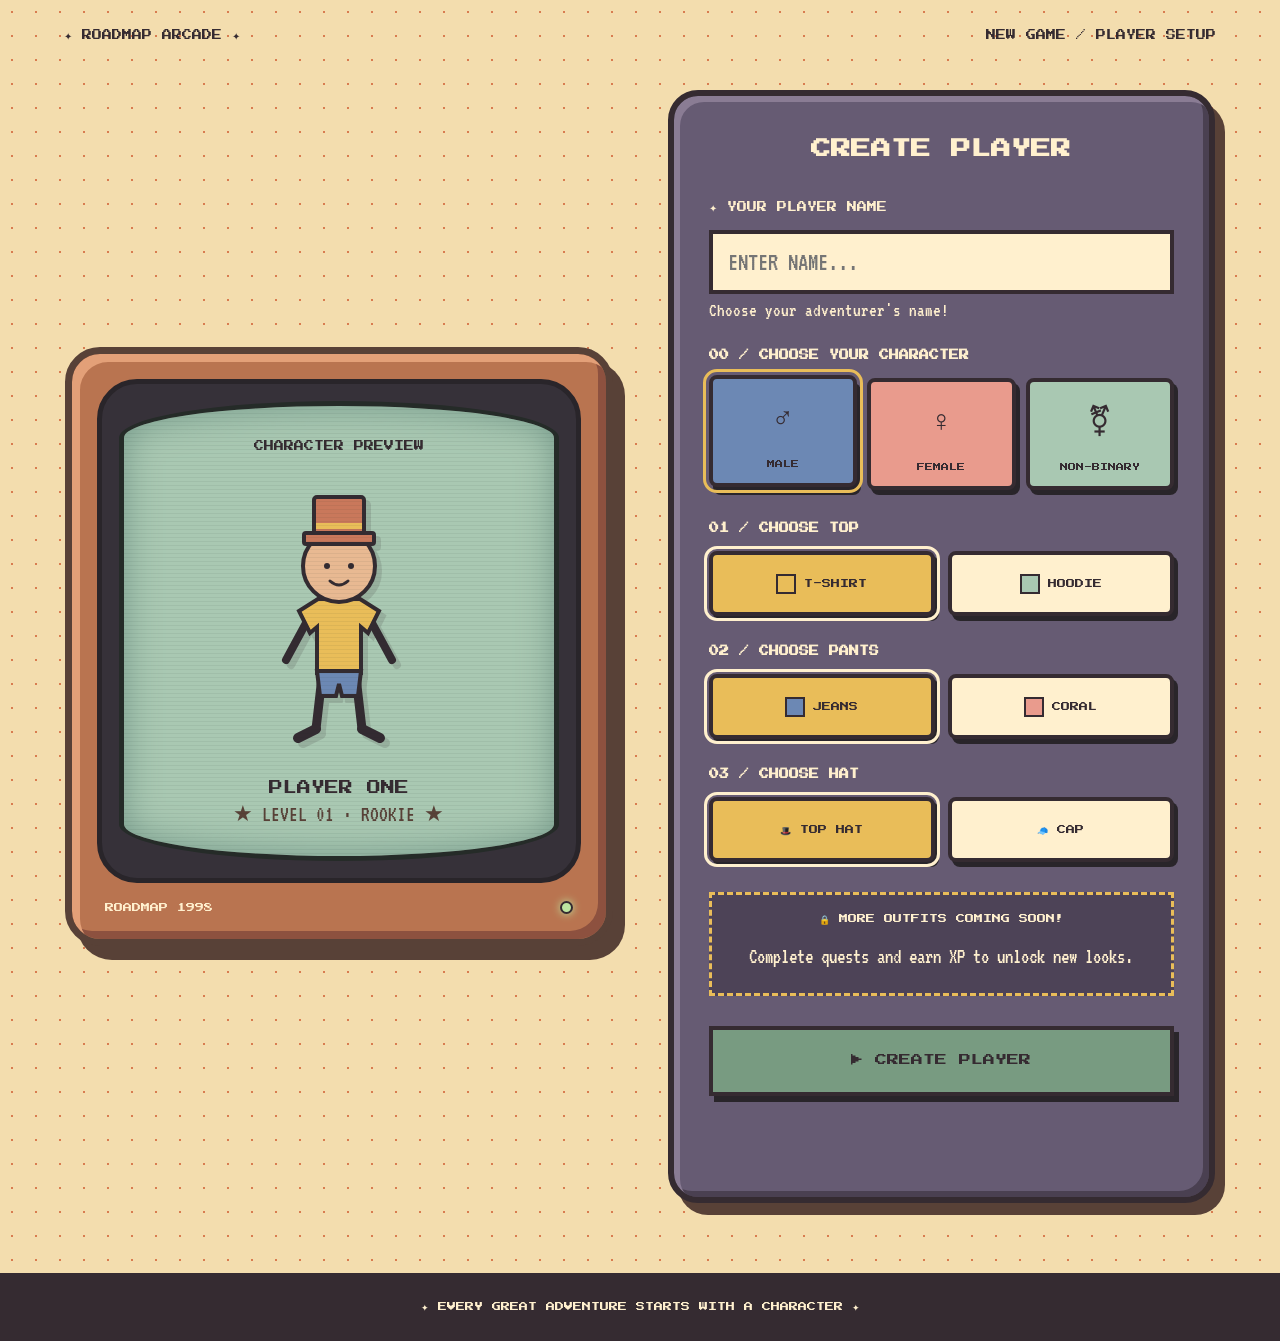
==== avatar.html @ 3ea5b510 "avatar page css" ====
<!DOCTYPE html>
<html lang="en">
<head>
  <meta charset="UTF-8">
  <meta name="viewport" content="width=device-width, initial-scale=1.0">
  <title>ROADMAP | Create Player</title>
  <link rel="stylesheet" href="avatar.css">
  <script src="avatar.js" defer></script>
</head>
<body>

<div class="arcade-label">
  <span>✦ ROADMAP ARCADE ✦</span>
  <span>NEW GAME / PLAYER SETUP</span>
</div>

<main class="creator-layout">

  <!-- CHARACTER TV -->

  <section class="character-tv">

    <div class="tv-bezel">
      <div class="tv-screen">

        <div class="pixel-label">
          CHARACTER PREVIEW
        </div>

        <svg id="avatar" viewBox="0 0 200 300"
             xmlns="http://www.w3.org/2000/svg"
             role="img"
             aria-label="Customisable stick-figure avatar">

          <!-- Legs -->
          <path d="M83 211 L77 263 M117 211 L123 263"
                stroke="#332B31"
                stroke-width="9"
                stroke-linecap="round"/>

          <!-- Shoes -->
          <path d="M77 263 L59 272 M123 263 L141 272"
                stroke="#332B31"
                stroke-width="10"
                stroke-linecap="round"/>

          <!-- Arms -->
          <path d="M73 146 L47 194 M127 146 L153 194"
                stroke="#332B31"
                stroke-width="8"
                stroke-linecap="round"/>

          <!-- Top: T-shirt or hoodie -->
          <g id="top-tshirt">
            <path d="M79 133 L60 145 L71 167
                     L78 161 L78 207 L122 207
                     L122 161 L129 167 L140 145
                     L121 133 Z"
                  fill="#E9BD59"
                  stroke="#332B31"
                  stroke-width="4"/>
          </g>

          <g id="top-hoodie" class="hidden">
            <path d="M79 132 L60 145 L69 171
                     L77 165 L77 208 L123 208
                     L123 165 L131 171 L140 145
                     L121 132 Z"
                  fill="#A9C8B2"
                  stroke="#332B31"
                  stroke-width="4"/>
            <path d="M82 136 Q100 164 118 136"
                  fill="none" stroke="#332B31"
                  stroke-width="3"/>
            <path d="M92 157 L92 177 M108 157 L108 177"
                  stroke="#332B31" stroke-width="2"/>
            <path d="M87 190 L113 190"
                  stroke="#332B31" stroke-width="3"/>
          </g>

          <!-- Pants -->
          <g id="pants-jeans">
            <path d="M78 205 H122 L119 230
                     H103 L100 218 L97 230
                     H81 Z"
                  fill="#6C88B4"
                  stroke="#332B31"
                  stroke-width="4"/>
          </g>

          <g id="pants-coral" class="hidden">
            <path d="M78 205 H122 L119 230
                     H103 L100 218 L97 230
                     H81 Z"
                  fill="#E99B8D"
                  stroke="#332B31"
                  stroke-width="4"/>
          </g>

          <!-- Head -->
          <circle cx="100" cy="100" r="36"
                  fill="#E8B992"
                  stroke="#332B31"
                  stroke-width="4"/>

          <!-- Face -->
          <circle cx="88" cy="100" r="3"
                  fill="#332B31"/>
          <circle cx="112" cy="100" r="3"
                  fill="#332B31"/>
          <path d="M91 115 Q100 123 109 115"
                fill="none" stroke="#332B31"
                stroke-width="3"
                stroke-linecap="round"/>

          <!-- Hat: top hat -->
          <g id="hat-top">
            <rect x="75" y="31" width="50" height="42"
                  rx="3" fill="#C9785B"
                  stroke="#332B31" stroke-width="4"/>
            <rect x="65" y="67" width="70" height="11"
                  rx="2" fill="#C9785B"
                  stroke="#332B31" stroke-width="4"/>
            <path d="M77 60 H123"
                  stroke="#E9BD59" stroke-width="6"/>
          </g>

          <!-- Hat: cap -->
          <g id="hat-cap" class="hidden">
            <path d="M66 81 Q67 47 100 46
                     Q133 47 134 81 Z"
                  fill="#789B81"
                  stroke="#332B31"
                  stroke-width="4"/>
            <path d="M100 79 H151 Q149 88 132 88 H100"
                  fill="#789B81"
                  stroke="#332B31"
                  stroke-width="4"/>
          </g>

        </svg>

        <div class="character-name" id="preview-name">
          PLAYER ONE
        </div>

        <div class="level-label">
          ★ LEVEL 01 · ROOKIE ★
        </div>

      </div>
    </div>

    <div class="tv-bottom">
      <span>ROADMAP 1998</span>
      <span class="power-light"></span>
    </div>

  </section>


  <!-- CHARACTER CONTROLS -->

  <section class="creator-remote">

    <h1>CREATE PLAYER</h1>

    <label for="player-name" class="field-label">
      ✦ YOUR PLAYER NAME
    </label>

    <input id="player-name"
           type="text"
           maxlength="20"
           placeholder="ENTER NAME..."
           autocomplete="nickname">

    <p class="hint">Choose your adventurer's name!</p>

    
<div class="option-section">
  <h2>00 / CHOOSE YOUR CHARACTER</h2>

  <div class="gender-grid">
    <button class="gender-option active"
            type="button"
            data-gender="male">
      <span>♂</span>
      MALE
    </button>

    <button class="gender-option"
            type="button"
            data-gender="female">
      <span>♀</span>
      FEMALE
    </button>

    <button class="gender-option"
            type="button"
            data-gender="nonbinary">
      <span>⚧</span>
      NON-BINARY
    </button>
  </div>
</div>


    <div class="option-section">
      <h2>01 / CHOOSE TOP</h2>

      <div class="option-grid">
        <button class="option active"
                type="button"
                data-category="top"
                data-value="tshirt">
          <span class="swatch yellow"></span>
          T-SHIRT
        </button>

        <button class="option"
                type="button"
                data-category="top"
                data-value="hoodie">
          <span class="swatch mint"></span>
          HOODIE
        </button>
      </div>
    </div>

    <div class="option-section">
      <h2>02 / CHOOSE PANTS</h2>

      <div class="option-grid">
        <button class="option active"
                type="button"
                data-category="pants"
                data-value="jeans">
          <span class="swatch blue"></span>
          JEANS
        </button>

        <button class="option"
                type="button"
                data-category="pants"
                data-value="coral">
          <span class="swatch coral"></span>
          CORAL
        </button>
      </div>
    </div>

    <div class="option-section">
      <h2>03 / CHOOSE HAT</h2>

      <div class="option-grid">
        <button class="option active"
                type="button"
                data-category="hat"
                data-value="top">
          🎩 TOP HAT
        </button>

        <button class="option"
                type="button"
                data-category="hat"
                data-value="cap">
          🧢 CAP
        </button>
      </div>
    </div>
    
    <div class="unlock-note">
      🔒 MORE OUTFITS COMING SOON!
      <p>Complete quests and earn XP to unlock new looks.</p>
    </div>

    <button id="create-player" class="create-button"
            type="button">
      ▶ CREATE PLAYER
    </button>

    <p id="error-message" class="error-message"
       role="alert"></p>

  </section>

</main>

<footer>
  ✦ EVERY GREAT ADVENTURE STARTS WITH A CHARACTER ✦
</footer>

</body>
</html>
---- avatar.css ----
@import url('https://fonts.googleapis.com/css2?family=Press+Start+2P&family=VT323&display=swap');

:root {
  --cream: #F3DDAE;
  --paper: #FFF0CE;
  --dark: #352B31;
  --brown: #584137;
  --orange: #D87C50;
  --yellow: #E9BD59;
  --mint: #A9C8B2;
  --green: #789B81;
  --purple: #665B73;
  --coral: #E99B8D;
  --blue: #6C88B4;
}

* {
  box-sizing: border-box;
}

body {
  margin: 0;
  color: var(--dark);
  background-color: var(--cream);
  background-image:
    radial-gradient(#D87C50 1.5px, transparent 1.5px);
  background-size: 24px 24px;
  font-family: 'VT323', monospace;
  font-size: 23px;
}

.arcade-label {
  display: flex;
  justify-content: space-between;
  gap: 15px;
  padding: 25px 5%;
  font-family: 'Press Start 2P', monospace;
  font-size: 10px;
  line-height: 2;
}

.creator-layout {
  width: min(1150px, 92%);
  margin: 20px auto 70px;
  display: grid;
  grid-template-columns: 1fr 1fr;
  align-items: center;
  gap: 55px;
}

/* TELEVISION */

.character-tv {
  padding: 25px;
  background: #B97450;
  border: 7px solid var(--brown);
  border-radius: 35px;
  box-shadow:
    inset 8px 8px 0 #E3A078,
    inset -8px -8px 0 #8D513F,
    12px 14px 0 var(--brown);
}

.tv-bezel {
  padding: 17px;
  background: #363139;
  border: 5px solid #29252A;
  border-radius: 40px;
}

.tv-screen {
  min-height: 460px;
  padding: 30px 15px;
  background: var(--mint);
  border: 5px solid #252B28;
  border-radius: 50% / 8%;
  box-shadow: inset 0 0 35px #75998A;

  display: flex;
  flex-direction: column;
  align-items: center;
  justify-content: center;

  position: relative;
  overflow: hidden;
}

.tv-screen::after {
  content: "";
  position: absolute;
  inset: 0;
  pointer-events: none;
  background: repeating-linear-gradient(
    to bottom,
    transparent 0 3px,
    rgba(20,35,30,.12) 4px
  );
}

.pixel-label {
  font-family: 'Press Start 2P', monospace;
  font-size: 10px;
  line-height: 2;
  text-align: center;
}

#avatar {
  width: 200px;
  max-width: 75%;
  height: 300px;
  max-height: 55vh;
  margin: 10px auto;
  filter: drop-shadow(5px 5px 0 rgba(53,43,49,.15));
}

.hidden {
  display: none;
}

.character-name {
  font-family: 'Press Start 2P', monospace;
  font-size: 14px;
  text-align: center;
  overflow-wrap: anywhere;
  line-height: 1.8;
}

.level-label {
  font-size: 22px;
  color: var(--brown);
}

.tv-bottom {
  display: flex;
  justify-content: space-between;
  align-items: center;
  padding: 18px 8px 0;
  color: var(--paper);
  font-family: 'Press Start 2P', monospace;
  font-size: 9px;
}

.power-light {
  width: 13px;
  height: 13px;
  background: #BDE6A0;
  border: 2px solid var(--dark);
  border-radius: 50%;
  box-shadow: 0 0 9px #BDE6A0;
}

/* REMOTE PANEL */

.creator-remote {
  padding: 35px;
  background: var(--purple);
  border: 6px solid var(--dark);
  border-radius: 30px;
  box-shadow:
    inset 6px 6px 0 #8A7C94,
    inset -6px -6px 0 #4A4051,
    10px 12px 0 var(--brown);
  color: var(--paper);
}

.creator-remote h1 {
  font-family: 'Press Start 2P', monospace;
  font-size: 20px;
  line-height: 1.8;
  text-align: center;
  margin: 0 0 30px;
}

.field-label,
.option-section h2 {
  display: block;
  font-family: 'Press Start 2P', monospace;
  font-size: 10px;
  line-height: 2;
  margin-bottom: 13px;
}

#player-name {
  width: 100%;
  padding: 15px;
  background: var(--paper);
  border: 4px solid var(--dark);
  border-radius: 0;
  color: var(--dark);
  font-family: 'VT323', monospace;
  font-size: 26px;
  outline: none;
}

#player-name:focus {
  border-color: var(--yellow);
}

.hint {
  font-size: 19px;
  margin: 7px 0 25px;
}

.option-section {
  margin-bottom: 25px;
}

.option-grid {
  display: grid;
  grid-template-columns: 1fr 1fr;
  gap: 13px;
}

.option {
  min-height: 65px;
  padding: 10px;
  background: var(--paper);
  color: var(--dark);
  border: 4px solid var(--dark);
  border-radius: 8px;
  box-shadow: 4px 5px 0 #29252A;
  font-family: 'Press Start 2P', monospace;
  font-size: 9px;
  line-height: 1.8;
  cursor: pointer;

  display: flex;
  align-items: center;
  justify-content: center;
  gap: 8px;
}

.option:hover {
  transform: translateY(-2px);
}

.option.active {
  background: var(--yellow);
  outline: 3px solid var(--paper);
  outline-offset: 2px;
}

.option:focus-visible,
.create-button:focus-visible {
  outline: 3px solid white;
  outline-offset: 4px;
}

.swatch {
  width: 20px;
  height: 20px;
  border: 2px solid var(--dark);
  flex-shrink: 0;
}

.yellow { background: var(--yellow); }
.mint { background: var(--mint); }
.blue { background: var(--blue); }
.coral { background: var(--coral); }

.unlock-note {
  padding: 15px;
  margin: 30px 0;
  background: #4D4357;
  border: 3px dashed var(--yellow);
  font-family: 'Press Start 2P', monospace;
  font-size: 9px;
  line-height: 2;
  text-align: center;
}

.unlock-note p {
  font-family: 'VT323', monospace;
  font-size: 21px;
  margin: 8px 0 0;
}

.create-button {
  width: 100%;
  padding: 20px 12px;
  background: var(--green);
  color: var(--dark);
  border: 4px solid var(--dark);
  box-shadow: 5px 6px 0 #29252A;
  font-family: 'Press Start 2P', monospace;
  font-size: 12px;
  line-height: 1.8;
  cursor: pointer;
}

.create-button:hover {
  background: var(--yellow);
  transform: translate(3px, 3px);
  box-shadow: 2px 3px 0 #29252A;
}

.error-message {
  min-height: 20px;
  color: #FFE2A2;
  text-align: center;
}

footer {
  padding: 25px;
  background: var(--dark);
  color: var(--paper);
  text-align: center;
  font-family: 'Press Start 2P', monospace;
  font-size: 9px;
  line-height: 2;
}

@media (max-width: 850px) {
  .creator-layout {
    grid-template-columns: 1fr;
    max-width: 550px;
  }
}

@media (max-width: 500px) {
  .arcade-label {
    font-size: 7px;
  }

  .character-tv {
    padding: 12px;
    border-radius: 22px;
  }

  .tv-screen {
    min-height: 370px;
  }

  #avatar {
    width: 160px;
    height: 240px;
  }

  .creator-remote {
    padding: 22px;
  }

  .creator-remote h1 {
    font-size: 15px;
  }

  .option {
    font-size: 8px;
  }
}



/* CHARACTER SELECTION */

.gender-grid {
  display: grid;
  grid-template-columns: repeat(3, 1fr);
  gap: 10px;
  margin-bottom: 28px;
}

.gender-option {
  min-height: 95px;
  padding: 12px 5px;

  display: flex;
  flex-direction: column;
  align-items: center;
  justify-content: center;
  gap: 12px;

  background: var(--paper);
  color: var(--dark);

  border: 4px solid var(--dark);
  border-radius: 8px;
  box-shadow: 4px 5px 0 #29252A;

  font-family: 'Press Start 2P', monospace;
  font-size: 8px;
  line-height: 1.8;
  cursor: pointer;
}

.gender-option span {
  font-family: sans-serif;
  font-size: 30px;
}

.gender-option:nth-child(1) {
  background: var(--blue);
}

.gender-option:nth-child(2) {
  background: var(--coral);
}

.gender-option:nth-child(3) {
  background: var(--mint);
}

.gender-option.active {
  outline: 3px solid var(--yellow);
  outline-offset: 3px;
  transform: translateY(-3px);
  box-shadow: 4px 8px 0 #29252A;
}

.gender-option:hover {
  filter: brightness(1.08);
}

.gender-option:focus-visible {
  outline: 3px solid white;
  outline-offset: 4px;
}

@media (max-width: 450px) {
  .gender-grid {
    gap: 7px;
  }

  .gender-option {
    font-size: 6px;
    padding: 10px 3px;
  }
}
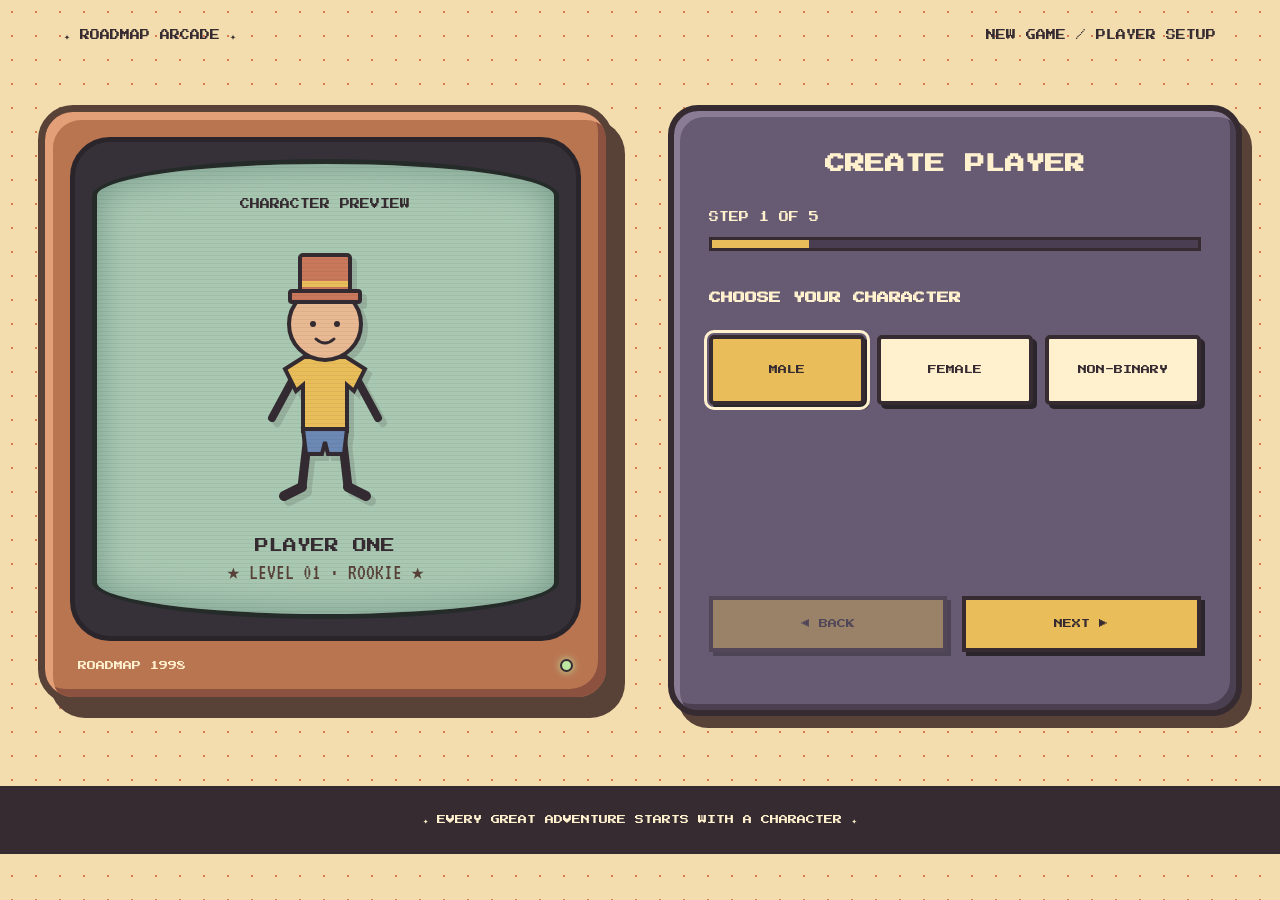
==== commit d39be738: "updated avatar page" ====
--- a/avatar.html
+++ b/avatar.html
@@ -162,129 +162,158 @@
 
   <!-- CHARACTER CONTROLS -->
 
-  <section class="creator-remote">
-
-    <h1>CREATE PLAYER</h1>
-
-    <label for="player-name" class="field-label">
-      ✦ YOUR PLAYER NAME
-    </label>
-
-    <input id="player-name"
-           type="text"
+ 
+
+<section class="creator-remote">
+
+  <h1>CREATE PLAYER</h1>
+
+  <div class="step-progress">
+    <span id="step-label">STEP 1 OF 5</span>
+    <div class="progress-track">
+      <div id="progress-fill"></div>
+    </div>
+  </div>
+
+  <!-- STEP 1: GENDER -->
+<div class="creator-step active-step" data-step="0">
+  <h2>CHOOSE YOUR CHARACTER</h2>
+
+  <div class="choice-grid three">
+    <button class="choice selected" type="button"
+            data-category="gender" data-value="male">
+      MALE
+    </button>
+
+    <button class="choice" type="button"
+            data-category="gender" data-value="female">
+      FEMALE
+    </button>
+
+    <button class="choice" type="button"
+            data-category="gender" data-value="nonbinary">
+      NON-BINARY
+    </button>
+  </div>
+  
+</div>
+
+  <!-- STEP 2: TOP -->
+  <div class="creator-step" data-step="1">
+    <h2>CHOOSE YOUR TOP</h2>
+
+    <div class="choice-grid">
+      <button class="choice selected" type="button"
+              data-category="top" data-value="tshirt">
+        T-SHIRT
+      </button>
+      <button class="choice" type="button"
+              data-category="top" data-value="hoodie">
+        HOODIE
+      </button>
+    </div>
+
+    <h3>CHOOSE A COLOUR</h3>
+    <div class="colour-choices" data-category="topColor">
+      <button class="colour-choice selected white"
+              type="button" data-value="#FFFFFF"
+              aria-label="White top"></button>
+      <button class="colour-choice black"
+              type="button" data-value="#222222"
+              aria-label="Black top"></button>
+    </div>
+
+    <p class="locked-message">
+      🔒 MORE COLOURS UNLOCK AS YOU COMPLETE QUESTS!
+    </p>
+  </div>
+
+  <!-- STEP 3: PANTS -->
+  <div class="creator-step" data-step="2">
+    <h2>CHOOSE YOUR PANTS</h2>
+
+    <div class="choice-grid">
+      <button class="choice selected" type="button"
+              data-category="pants" data-value="jeans">
+        JEANS
+      </button>
+      <button class="choice" type="button"
+              data-category="pants" data-value="coral">
+        TROUSERS
+      </button>
+    </div>
+
+    <h3>CHOOSE A COLOUR</h3>
+    <div class="colour-choices" data-category="pantsColor">
+      <button class="colour-choice selected white"
+              type="button" data-value="#FFFFFF"
+              aria-label="White pants"></button>
+      <button class="colour-choice black"
+              type="button" data-value="#222222"
+              aria-label="Black pants"></button>
+    </div>
+
+    <p class="locked-message">
+      🔒 MORE COLOURS UNLOCK AS YOU COMPLETE QUESTS!
+    </p>
+  </div>
+
+  <!-- STEP 4: HAT -->
+  <div class="creator-step" data-step="3">
+    <h2>CHOOSE YOUR HAT</h2>
+
+    <div class="choice-grid">
+      <button class="choice selected" type="button"
+              data-category="hat" data-value="top">
+        🎩 TOP HAT
+      </button>
+      <button class="choice" type="button"
+              data-category="hat" data-value="cap">
+        🧢 CAP
+      </button>
+    </div>
+
+    <h3>CHOOSE A COLOUR</h3>
+    <div class="colour-choices" data-category="hatColor">
+      <button class="colour-choice selected white"
+              type="button" data-value="#FFFFFF"
+              aria-label="White hat"></button>
+      <button class="colour-choice black"
+              type="button" data-value="#222222"
+              aria-label="Black hat"></button>
+    </div>
+
+    <p class="locked-message">
+      🔒 MORE COLOURS UNLOCK AS YOU COMPLETE QUESTS!
+    </p>
+  </div>
+
+  <!-- STEP 5: NAME -->
+  <div class="creator-step" data-step="4">
+    <h2>NAME YOUR CHARACTER</h2>
+
+    <label for="player-name">PLAYER NAME</label>
+    <input id="player-name" type="text"
            maxlength="20"
-           placeholder="ENTER NAME..."
-           autocomplete="nickname">
-
-    <p class="hint">Choose your adventurer's name!</p>
-
-    
-<div class="option-section">
-  <h2>00 / CHOOSE YOUR CHARACTER</h2>
-
-  <div class="gender-grid">
-    <button class="gender-option active"
-            type="button"
-            data-gender="male">
-      <span>♂</span>
-      MALE
-    </button>
-
-    <button class="gender-option"
-            type="button"
-            data-gender="female">
-      <span>♀</span>
-      FEMALE
-    </button>
-
-    <button class="gender-option"
-            type="button"
-            data-gender="nonbinary">
-      <span>⚧</span>
-      NON-BINARY
-    </button>
-  </div>
-</div>
-
-
-    <div class="option-section">
-      <h2>01 / CHOOSE TOP</h2>
-
-      <div class="option-grid">
-        <button class="option active"
-                type="button"
-                data-category="top"
-                data-value="tshirt">
-          <span class="swatch yellow"></span>
-          T-SHIRT
-        </button>
-
-        <button class="option"
-                type="button"
-                data-category="top"
-                data-value="hoodie">
-          <span class="swatch mint"></span>
-          HOODIE
-        </button>
-      </div>
-    </div>
-
-    <div class="option-section">
-      <h2>02 / CHOOSE PANTS</h2>
-
-      <div class="option-grid">
-        <button class="option active"
-                type="button"
-                data-category="pants"
-                data-value="jeans">
-          <span class="swatch blue"></span>
-          JEANS
-        </button>
-
-        <button class="option"
-                type="button"
-                data-category="pants"
-                data-value="coral">
-          <span class="swatch coral"></span>
-          CORAL
-        </button>
-      </div>
-    </div>
-
-    <div class="option-section">
-      <h2>03 / CHOOSE HAT</h2>
-
-      <div class="option-grid">
-        <button class="option active"
-                type="button"
-                data-category="hat"
-                data-value="top">
-          🎩 TOP HAT
-        </button>
-
-        <button class="option"
-                type="button"
-                data-category="hat"
-                data-value="cap">
-          🧢 CAP
-        </button>
-      </div>
-    </div>
-    
-    <div class="unlock-note">
-      🔒 MORE OUTFITS COMING SOON!
-      <p>Complete quests and earn XP to unlock new looks.</p>
-    </div>
-
-    <button id="create-player" class="create-button"
-            type="button">
-      ▶ CREATE PLAYER
-    </button>
-
-    <p id="error-message" class="error-message"
-       role="alert"></p>
-
-  </section>
+           placeholder="ENTER NAME...">
+
+    <p>Ready to begin your adventure?</p>
+  </div>
+
+  <div class="step-navigation">
+    <button id="back-button" type="button" disabled>
+      ◀ BACK
+    </button>
+    <button id="next-button" type="button">
+      NEXT ▶
+    </button>
+  </div>
+
+  <p id="error-message" role="alert"></p>
+
+</section>
+
+
 
 </main>
 
--- a/avatar.css
+++ b/avatar.css
@@ -40,14 +40,23 @@
   line-height: 2;
 }
 
+
 .creator-layout {
-  width: min(1150px, 92%);
-  margin: 20px auto 70px;
+  width: min(1250px, 94%);
+  margin: 35px auto 70px;
+
   display: grid;
-  grid-template-columns: 1fr 1fr;
-  align-items: center;
+  grid-template-columns: minmax(0, 1fr) minmax(0, 1fr);
+  align-items: start;
   gap: 55px;
 }
+
+.character-tv {
+  position: sticky;
+  top: 25px;
+  align-self: start;
+}
+
 
 /* TELEVISION */
 
@@ -427,3 +436,294 @@
     padding: 10px 3px;
   }
 }
+
+
+
+/* COLOUR CUSTOMISATION
+   Keeps the cosy ROADMAP theme */
+
+.colour-grid {
+  display: grid;
+  grid-template-columns: repeat(4, 1fr);
+  gap: 12px;
+  margin-bottom: 20px;
+}
+
+.colour-option {
+  width: 100%;
+  aspect-ratio: 1;
+  min-height: 44px;
+
+  background: var(--swatch);
+  border: 4px solid var(--dark);
+  border-radius: 5px;
+
+  box-shadow: 4px 4px 0 var(--brown);
+  cursor: pointer;
+  position: relative;
+}
+
+.colour-option:hover {
+  transform: translateY(-3px);
+  box-shadow: 4px 7px 0 var(--brown);
+}
+
+.colour-option.active {
+  outline: 3px solid var(--yellow);
+  outline-offset: 3px;
+}
+
+.colour-option.active::after {
+  content: "✓";
+  position: absolute;
+  inset: 0;
+
+  display: grid;
+  place-items: center;
+
+  font-family: 'Press Start 2P', monospace;
+  font-size: 15px;
+  color: var(--dark);
+  text-shadow: 1px 1px white;
+}
+
+.colour-option:focus-visible {
+  outline: 3px solid white;
+  outline-offset: 4px;
+}
+
+.colour-option:disabled {
+  filter: grayscale(1) brightness(.7);
+  cursor: not-allowed;
+}
+
+.colour-option:disabled::after {
+  content: "🔒";
+  position: absolute;
+  inset: 0;
+  display: grid;
+  place-items: center;
+  font-size: 18px;
+}
+
+
+/* STEP-BY-STEP CHARACTER CREATOR */
+
+.creator-step {
+  display: none;
+  min-height: 280px;
+}
+
+.creator-step.active-step {
+  display: block;
+}
+
+.creator-step h2 {
+  font-family: 'Press Start 2P', monospace;
+  font-size: 12px;
+  line-height: 2;
+  margin-bottom: 25px;
+}
+
+.creator-step h3 {
+  font-family: 'Press Start 2P', monospace;
+  font-size: 9px;
+  margin: 28px 0 18px;
+}
+
+.step-progress {
+  margin-bottom: 35px;
+  font-family: 'Press Start 2P', monospace;
+  font-size: 10px;
+}
+
+.progress-track {
+  height: 14px;
+  margin-top: 15px;
+  background: #493E52;
+  border: 3px solid var(--dark);
+}
+
+#progress-fill {
+  width: 20%;
+  height: 100%;
+  background: var(--yellow);
+  transition: width .2s;
+}
+
+.choice-grid {
+  display: grid;
+  grid-template-columns: repeat(2, minmax(0, 1fr));
+  gap: 12px;
+}
+
+.choice-grid.three {
+  grid-template-columns: repeat(3, minmax(0, 1fr));
+}
+
+.choice {
+  min-height: 70px;
+  padding: 10px 5px;
+  background: var(--paper);
+  border: 4px solid var(--dark);
+  color: var(--dark);
+  box-shadow: 4px 4px 0 #29252A;
+  font-family: 'Press Start 2P', monospace;
+  font-size: 8px;
+  line-height: 1.8;
+  cursor: pointer;
+  overflow-wrap: anywhere;
+}
+
+.choice.selected {
+  background: var(--yellow);
+  outline: 3px solid var(--paper);
+  outline-offset: 2px;
+}
+
+.colour-choices {
+  display: flex;
+  gap: 20px;
+}
+
+.colour-choice {
+  width: 55px;
+  height: 55px;
+  border: 4px solid var(--dark);
+  box-shadow: 4px 4px 0 #29252A;
+  cursor: pointer;
+}
+
+.colour-choice.white {
+  background: #FFFFFF;
+}
+
+.colour-choice.black {
+  background: #222222;
+}
+
+.colour-choice.selected {
+  outline: 3px solid var(--yellow);
+  outline-offset: 4px;
+}
+
+.locked-message {
+  margin-top: 35px;
+  padding: 15px;
+  background: #493E52;
+  border: 3px dashed var(--yellow);
+  color: var(--paper);
+  font-family: 'Press Start 2P', monospace;
+  font-size: 8px;
+  line-height: 2;
+}
+
+.step-navigation {
+  display: flex;
+  gap: 15px;
+  margin-top: 30px;
+}
+
+.step-navigation button {
+  flex: 1;
+  min-width: 0;
+  padding: 16px 8px;
+  background: var(--yellow);
+  border: 4px solid var(--dark);
+  color: var(--dark);
+  box-shadow: 4px 4px 0 #29252A;
+  font-family: 'Press Start 2P', monospace;
+  font-size: 9px;
+  line-height: 1.8;
+  cursor: pointer;
+}
+
+.step-navigation button:disabled {
+  opacity: .4;
+  cursor: not-allowed;
+}
+
+.choice:focus-visible,
+.colour-choice:focus-visible,
+.step-navigation button:focus-visible {
+  outline: 3px solid white;
+  outline-offset: 5px;
+}
+
+@media (max-width: 450px) {
+  .choice-grid.three {
+    grid-template-columns: 1fr;
+  }
+}
+
+
+
+/* KEEP ONLY THE CURRENT STEP VISIBLE */
+
+.creator-remote .creator-step {
+  display: none;
+}
+
+.creator-remote .creator-step.active-step {
+  display: block;
+}
+
+/* KEEP THE PANEL A REASONABLE SIZE */
+
+.creator-remote {
+  min-height: 470px;
+}
+
+/* MAKE STEP BUTTONS MATCH THE RETRO THEME */
+
+.creator-remote .choice {
+  appearance: none;
+  background: var(--paper);
+  color: var(--dark);
+  border: 4px solid var(--dark);
+  border-radius: 5px;
+  padding: 16px 8px;
+  font-family: 'Press Start 2P', monospace;
+  font-size: 9px;
+  cursor: pointer;
+}
+
+.creator-remote .choice.selected {
+  background: var(--yellow);
+}
+
+/* WHITE AND BLACK COLOUR BUTTONS */
+
+.creator-remote .colour-choice {
+  appearance: none;
+  width: 55px;
+  height: 55px;
+  border: 4px solid var(--dark);
+  border-radius: 5px;
+  cursor: pointer;
+}
+
+.creator-remote .colour-choice.white {
+  background: #FFFFFF;
+}
+
+.creator-remote .colour-choice.black {
+  background: #222222;
+}
+
+.creator-remote .colour-choice.selected {
+  outline: 3px solid var(--yellow);
+  outline-offset: 4px;
+}
+
+/* MOBILE */
+
+@media (max-width: 850px) {
+  .creator-layout {
+    grid-template-columns: 1fr;
+  }
+
+  .character-tv {
+    position: static;
+  }
+}
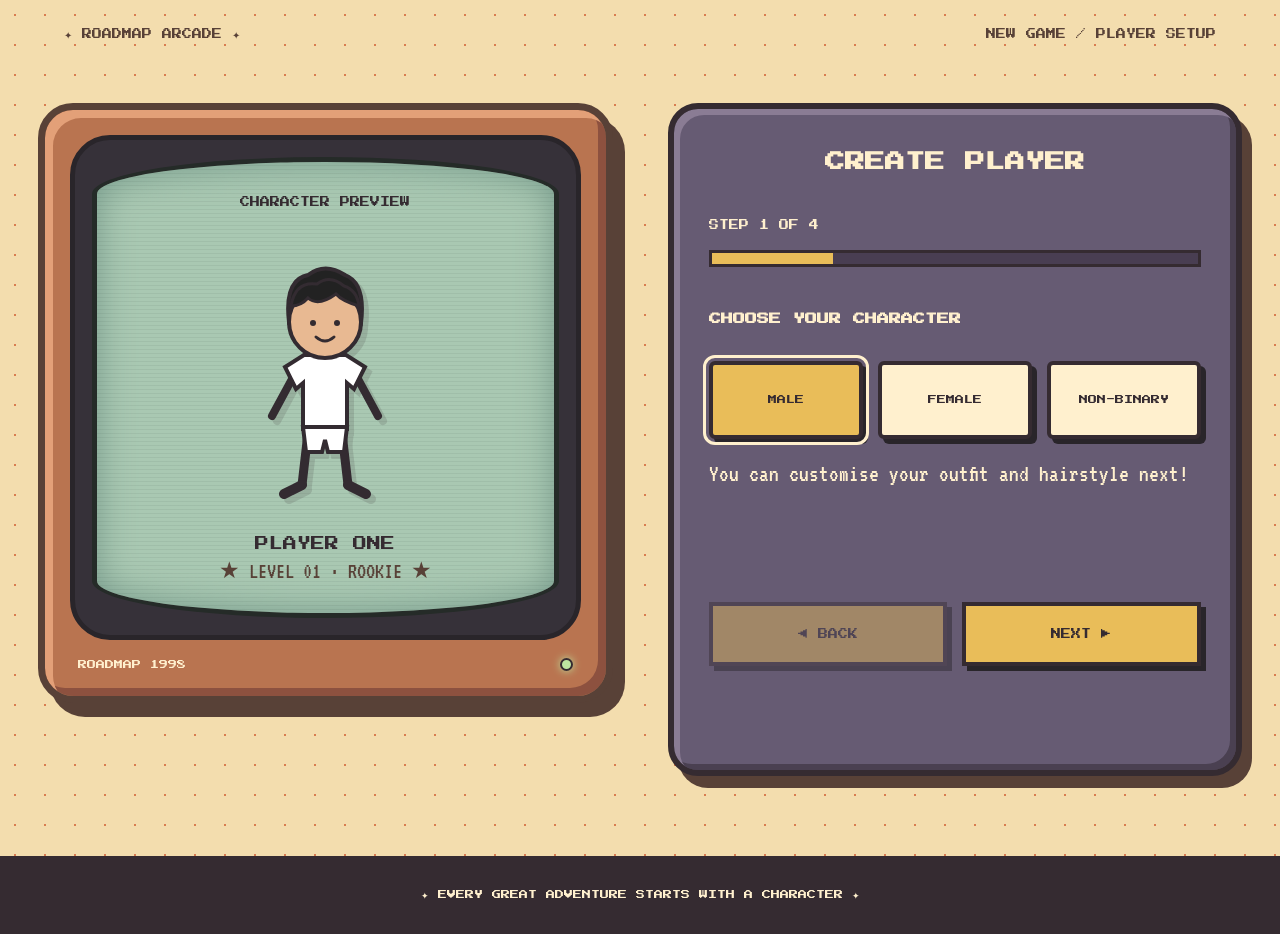
==== commit 4999d9bb: "fixed links in homepage + avatar pages updates" ====
--- a/avatar.html
+++ b/avatar.html
@@ -1,325 +1,819 @@
 
 <!DOCTYPE html>
 <html lang="en">
+
 <head>
   <meta charset="UTF-8">
   <meta name="viewport" content="width=device-width, initial-scale=1.0">
+
   <title>ROADMAP | Create Player</title>
+
   <link rel="stylesheet" href="avatar.css">
   <script src="avatar.js" defer></script>
 </head>
+
 <body>
 
-<div class="arcade-label">
-  <span>✦ ROADMAP ARCADE ✦</span>
-  <span>NEW GAME / PLAYER SETUP</span>
-</div>
-
-<main class="creator-layout">
-
-  <!-- CHARACTER TV -->
-
-  <section class="character-tv">
-
-    <div class="tv-bezel">
-      <div class="tv-screen">
-
-        <div class="pixel-label">
-          CHARACTER PREVIEW
-        </div>
-
-        <svg id="avatar" viewBox="0 0 200 300"
-             xmlns="http://www.w3.org/2000/svg"
-             role="img"
-             aria-label="Customisable stick-figure avatar">
-
-          <!-- Legs -->
-          <path d="M83 211 L77 263 M117 211 L123 263"
-                stroke="#332B31"
-                stroke-width="9"
-                stroke-linecap="round"/>
-
-          <!-- Shoes -->
-          <path d="M77 263 L59 272 M123 263 L141 272"
-                stroke="#332B31"
-                stroke-width="10"
-                stroke-linecap="round"/>
-
-          <!-- Arms -->
-          <path d="M73 146 L47 194 M127 146 L153 194"
-                stroke="#332B31"
-                stroke-width="8"
-                stroke-linecap="round"/>
-
-          <!-- Top: T-shirt or hoodie -->
-          <g id="top-tshirt">
-            <path d="M79 133 L60 145 L71 167
-                     L78 161 L78 207 L122 207
-                     L122 161 L129 167 L140 145
-                     L121 133 Z"
-                  fill="#E9BD59"
-                  stroke="#332B31"
-                  stroke-width="4"/>
-          </g>
-
-          <g id="top-hoodie" class="hidden">
-            <path d="M79 132 L60 145 L69 171
-                     L77 165 L77 208 L123 208
-                     L123 165 L131 171 L140 145
-                     L121 132 Z"
-                  fill="#A9C8B2"
-                  stroke="#332B31"
-                  stroke-width="4"/>
-            <path d="M82 136 Q100 164 118 136"
-                  fill="none" stroke="#332B31"
-                  stroke-width="3"/>
-            <path d="M92 157 L92 177 M108 157 L108 177"
-                  stroke="#332B31" stroke-width="2"/>
-            <path d="M87 190 L113 190"
-                  stroke="#332B31" stroke-width="3"/>
-          </g>
-
-          <!-- Pants -->
-          <g id="pants-jeans">
-            <path d="M78 205 H122 L119 230
-                     H103 L100 218 L97 230
-                     H81 Z"
-                  fill="#6C88B4"
-                  stroke="#332B31"
-                  stroke-width="4"/>
-          </g>
-
-          <g id="pants-coral" class="hidden">
-            <path d="M78 205 H122 L119 230
-                     H103 L100 218 L97 230
-                     H81 Z"
-                  fill="#E99B8D"
-                  stroke="#332B31"
-                  stroke-width="4"/>
-          </g>
-
-          <!-- Head -->
-          <circle cx="100" cy="100" r="36"
-                  fill="#E8B992"
-                  stroke="#332B31"
-                  stroke-width="4"/>
-
-          <!-- Face -->
-          <circle cx="88" cy="100" r="3"
-                  fill="#332B31"/>
-          <circle cx="112" cy="100" r="3"
-                  fill="#332B31"/>
-          <path d="M91 115 Q100 123 109 115"
-                fill="none" stroke="#332B31"
+  <!-- RETRO ARCADE HEADER -->
+
+  <div class="arcade-label">
+    <span>✦ ROADMAP ARCADE ✦</span>
+    <span>NEW GAME / PLAYER SETUP</span>
+  </div>
+
+
+  <main class="creator-layout">
+
+    <!-- ======================================
+         CHARACTER PREVIEW TELEVISION
+    ====================================== -->
+
+    <section class="character-tv">
+
+      <div class="tv-bezel">
+
+        <div class="tv-screen">
+
+          <div class="pixel-label">
+            CHARACTER PREVIEW
+          </div>
+
+          <svg
+            id="avatar"
+            viewBox="0 0 200 300"
+            xmlns="http://www.w3.org/2000/svg"
+            role="img"
+            aria-label="Customisable stick figure character">
+
+            <!-- ==========================
+                 LEGS AND SHOES
+            ========================== -->
+
+            <path
+              d="M83 211 L77 263 M117 211 L123 263"
+              stroke="#332B31"
+              stroke-width="9"
+              stroke-linecap="round"
+              fill="none"
+            />
+
+            <path
+              d="M77 263 L59 272 M123 263 L141 272"
+              stroke="#332B31"
+              stroke-width="10"
+              stroke-linecap="round"
+              fill="none"
+            />
+
+
+            <!-- ==========================
+                 ARMS
+            ========================== -->
+
+            <path
+              d="M73 146 L47 194 M127 146 L153 194"
+              stroke="#332B31"
+              stroke-width="8"
+              stroke-linecap="round"
+              fill="none"
+            />
+
+
+            <!-- ==========================
+                 TOP: T-SHIRT
+            ========================== -->
+
+            <g id="top-tshirt">
+
+              <path
+                class="avatar-top-fill"
+                d="M79 133
+                   L60 145
+                   L71 167
+                   L78 161
+                   L78 207
+                   L122 207
+                   L122 161
+                   L129 167
+                   L140 145
+                   L121 133 Z"
+                fill="#FFFFFF"
+                stroke="#332B31"
+                stroke-width="4"
+              />
+
+            </g>
+
+
+            <!-- ==========================
+                 TOP: HOODIE
+            ========================== -->
+
+            <g id="top-hoodie" class="hidden">
+
+              <path
+                class="avatar-top-fill"
+                d="M79 132
+                   L60 145
+                   L69 171
+                   L77 165
+                   L77 208
+                   L123 208
+                   L123 165
+                   L131 171
+                   L140 145
+                   L121 132 Z"
+                fill="#FFFFFF"
+                stroke="#332B31"
+                stroke-width="4"
+              />
+
+              <path
+                d="M82 136 Q100 164 118 136"
+                fill="none"
+                stroke="#332B31"
                 stroke-width="3"
-                stroke-linecap="round"/>
-
-          <!-- Hat: top hat -->
-          <g id="hat-top">
-            <rect x="75" y="31" width="50" height="42"
-                  rx="3" fill="#C9785B"
-                  stroke="#332B31" stroke-width="4"/>
-            <rect x="65" y="67" width="70" height="11"
-                  rx="2" fill="#C9785B"
-                  stroke="#332B31" stroke-width="4"/>
-            <path d="M77 60 H123"
-                  stroke="#E9BD59" stroke-width="6"/>
-          </g>
-
-          <!-- Hat: cap -->
-          <g id="hat-cap" class="hidden">
-            <path d="M66 81 Q67 47 100 46
-                     Q133 47 134 81 Z"
-                  fill="#789B81"
-                  stroke="#332B31"
-                  stroke-width="4"/>
-            <path d="M100 79 H151 Q149 88 132 88 H100"
-                  fill="#789B81"
-                  stroke="#332B31"
-                  stroke-width="4"/>
-          </g>
-
-        </svg>
-
-        <div class="character-name" id="preview-name">
-          PLAYER ONE
-        </div>
-
-        <div class="level-label">
-          ★ LEVEL 01 · ROOKIE ★
+              />
+
+              <path
+                d="M92 157 L92 177 M108 157 L108 177"
+                fill="none"
+                stroke="#332B31"
+                stroke-width="2"
+              />
+
+              <path
+                d="M87 190 L113 190"
+                fill="none"
+                stroke="#332B31"
+                stroke-width="3"
+              />
+
+            </g>
+
+
+            <!-- ==========================
+                 PANTS: JEANS
+            ========================== -->
+
+            <g id="pants-jeans">
+
+              <path
+                class="avatar-pants-fill"
+                d="M78 205
+                   H122
+                   L119 230
+                   H103
+                   L100 218
+                   L97 230
+                   H81 Z"
+                fill="#FFFFFF"
+                stroke="#332B31"
+                stroke-width="4"
+              />
+
+            </g>
+
+
+            <!-- ==========================
+                 PANTS: TROUSERS
+            ========================== -->
+
+            <g id="pants-coral" class="hidden">
+
+              <path
+                class="avatar-pants-fill"
+                d="M78 205
+                   H122
+                   L119 238
+                   H105
+                   L100 218
+                   L95 238
+                   H81 Z"
+                fill="#FFFFFF"
+                stroke="#332B31"
+                stroke-width="4"
+              />
+
+            </g>
+
+
+            <!-- ======================================
+                 HAIR BEHIND THE HEAD
+                 THESE MUST BE BEFORE THE FACE
+            ====================================== -->
+
+            <!-- SHORT HAIR BACK -->
+
+            <g id="hair-short">
+
+              <path
+                class="avatar-hair-fill"
+                d="M64 100
+                   Q59 58 83 53
+                   Q100 40 120 53
+                   Q141 61 136 101
+                   L126 94
+                   L74 94 Z"
+                fill="#222222"
+                stroke="#332B31"
+                stroke-width="4"
+              />
+
+            </g>
+
+
+            <!-- LONG HAIR BACK -->
+
+            <g id="hair-long" class="hidden">
+
+              <path
+                class="avatar-hair-fill"
+                d="M64 100
+                   Q57 48 100 47
+                   Q143 48 136 100
+                   L145 164
+                   L121 164
+                   L121 108
+                   L79 108
+                   L79 164
+                   L55 164 Z"
+                fill="#222222"
+                stroke="#332B31"
+                stroke-width="4"
+              />
+
+            </g>
+
+
+            <!-- ======================================
+                 HEAD AND FACE
+            ====================================== -->
+
+            <circle
+              cx="100"
+              cy="100"
+              r="36"
+              fill="#E8B992"
+              stroke="#332B31"
+              stroke-width="4"
+            />
+
+            <!-- EYES -->
+
+            <circle
+              cx="88"
+              cy="101"
+              r="3"
+              fill="#332B31"
+            />
+
+            <circle
+              cx="112"
+              cy="101"
+              r="3"
+              fill="#332B31"
+            />
+
+            <!-- SMILE -->
+
+            <path
+              d="M91 115 Q100 123 109 115"
+              fill="none"
+              stroke="#332B31"
+              stroke-width="3"
+              stroke-linecap="round"
+            />
+
+
+            <!-- ======================================
+                 HAIR ABOVE THE FOREHEAD
+            ====================================== -->
+
+            <!-- SHORT HAIR FRINGE -->
+
+            <g id="hair-short-fringe">
+
+              <path
+                class="avatar-hair-fill"
+                d="M66 84
+                   Q70 59 92 62
+                   Q105 52 119 64
+                   Q132 68 134 84
+                   Q117 79 111 72
+                   Q93 85 83 76
+                   Q76 84 66 84 Z"
+                fill="#222222"
+                stroke="#332B31"
+                stroke-width="3"
+              />
+
+            </g>
+
+
+            <!-- LONG HAIR FRINGE -->
+
+            <g id="hair-long-fringe" class="hidden">
+
+              <path
+                class="avatar-hair-fill"
+                d="M65 88
+                   Q67 58 100 59
+                   Q133 58 135 88
+                   Q115 80 107 72
+                   Q91 91 65 88 Z"
+                fill="#222222"
+                stroke="#332B31"
+                stroke-width="3"
+              />
+
+            </g>
+
+
+            <!-- ======================================
+                 HATS - AVAILABLE TO EVERYONE
+            ====================================== -->
+
+            <!-- TOP HAT -->
+
+            <g id="hat-top" class="hidden">
+
+              <rect
+                class="avatar-hat-fill"
+                x="75"
+                y="31"
+                width="50"
+                height="42"
+                rx="3"
+                fill="#FFFFFF"
+                stroke="#332B31"
+                stroke-width="4"
+              />
+
+              <rect
+                class="avatar-hat-fill"
+                x="65"
+                y="67"
+                width="70"
+                height="11"
+                rx="2"
+                fill="#FFFFFF"
+                stroke="#332B31"
+                stroke-width="4"
+              />
+
+              <path
+                d="M77 60 H123"
+                fill="none"
+                stroke="#E9BD59"
+                stroke-width="5"
+              />
+
+            </g>
+
+
+            <!-- BASEBALL CAP -->
+
+            <g id="hat-cap" class="hidden">
+
+              <path
+                class="avatar-hat-fill"
+                d="M66 81
+                   Q67 47 100 46
+                   Q133 47 134 81 Z"
+                fill="#FFFFFF"
+                stroke="#332B31"
+                stroke-width="4"
+              />
+
+              <path
+                class="avatar-hat-fill"
+                d="M100 79
+                   H151
+                   Q149 88 132 88
+                   H100 Z"
+                fill="#FFFFFF"
+                stroke="#332B31"
+                stroke-width="4"
+              />
+
+            </g>
+
+          </svg>
+
+
+          <!-- CHARACTER NAME -->
+
+          <div class="character-name" id="preview-name">
+            PLAYER ONE
+          </div>
+
+          <div class="level-label">
+            ★ LEVEL 01 · ROOKIE ★
+          </div>
+
         </div>
 
       </div>
-    </div>
-
-    <div class="tv-bottom">
-      <span>ROADMAP 1998</span>
-      <span class="power-light"></span>
-    </div>
-
-  </section>
-
-
-  <!-- CHARACTER CONTROLS -->
-
- 
-
-<section class="creator-remote">
-
-  <h1>CREATE PLAYER</h1>
-
-  <div class="step-progress">
-    <span id="step-label">STEP 1 OF 5</span>
-    <div class="progress-track">
-      <div id="progress-fill"></div>
-    </div>
-  </div>
-
-  <!-- STEP 1: GENDER -->
-<div class="creator-step active-step" data-step="0">
-  <h2>CHOOSE YOUR CHARACTER</h2>
-
-  <div class="choice-grid three">
-    <button class="choice selected" type="button"
-            data-category="gender" data-value="male">
-      MALE
-    </button>
-
-    <button class="choice" type="button"
-            data-category="gender" data-value="female">
-      FEMALE
-    </button>
-
-    <button class="choice" type="button"
-            data-category="gender" data-value="nonbinary">
-      NON-BINARY
-    </button>
-  </div>
-  
-</div>
-
-  <!-- STEP 2: TOP -->
-  <div class="creator-step" data-step="1">
-    <h2>CHOOSE YOUR TOP</h2>
-
-    <div class="choice-grid">
-      <button class="choice selected" type="button"
-              data-category="top" data-value="tshirt">
-        T-SHIRT
-      </button>
-      <button class="choice" type="button"
-              data-category="top" data-value="hoodie">
-        HOODIE
-      </button>
-    </div>
-
-    <h3>CHOOSE A COLOUR</h3>
-    <div class="colour-choices" data-category="topColor">
-      <button class="colour-choice selected white"
-              type="button" data-value="#FFFFFF"
-              aria-label="White top"></button>
-      <button class="colour-choice black"
-              type="button" data-value="#222222"
-              aria-label="Black top"></button>
-    </div>
-
-    <p class="locked-message">
-      🔒 MORE COLOURS UNLOCK AS YOU COMPLETE QUESTS!
-    </p>
-  </div>
-
-  <!-- STEP 3: PANTS -->
-  <div class="creator-step" data-step="2">
-    <h2>CHOOSE YOUR PANTS</h2>
-
-    <div class="choice-grid">
-      <button class="choice selected" type="button"
-              data-category="pants" data-value="jeans">
-        JEANS
-      </button>
-      <button class="choice" type="button"
-              data-category="pants" data-value="coral">
-        TROUSERS
-      </button>
-    </div>
-
-    <h3>CHOOSE A COLOUR</h3>
-    <div class="colour-choices" data-category="pantsColor">
-      <button class="colour-choice selected white"
-              type="button" data-value="#FFFFFF"
-              aria-label="White pants"></button>
-      <button class="colour-choice black"
-              type="button" data-value="#222222"
-              aria-label="Black pants"></button>
-    </div>
-
-    <p class="locked-message">
-      🔒 MORE COLOURS UNLOCK AS YOU COMPLETE QUESTS!
-    </p>
-  </div>
-
-  <!-- STEP 4: HAT -->
-  <div class="creator-step" data-step="3">
-    <h2>CHOOSE YOUR HAT</h2>
-
-    <div class="choice-grid">
-      <button class="choice selected" type="button"
-              data-category="hat" data-value="top">
-        🎩 TOP HAT
-      </button>
-      <button class="choice" type="button"
-              data-category="hat" data-value="cap">
-        🧢 CAP
-      </button>
-    </div>
-
-    <h3>CHOOSE A COLOUR</h3>
-    <div class="colour-choices" data-category="hatColor">
-      <button class="colour-choice selected white"
-              type="button" data-value="#FFFFFF"
-              aria-label="White hat"></button>
-      <button class="colour-choice black"
-              type="button" data-value="#222222"
-              aria-label="Black hat"></button>
-    </div>
-
-    <p class="locked-message">
-      🔒 MORE COLOURS UNLOCK AS YOU COMPLETE QUESTS!
-    </p>
-  </div>
-
-  <!-- STEP 5: NAME -->
-  <div class="creator-step" data-step="4">
-    <h2>NAME YOUR CHARACTER</h2>
-
-    <label for="player-name">PLAYER NAME</label>
-    <input id="player-name" type="text"
-           maxlength="20"
-           placeholder="ENTER NAME...">
-
-    <p>Ready to begin your adventure?</p>
-  </div>
-
-  <div class="step-navigation">
-    <button id="back-button" type="button" disabled>
-      ◀ BACK
-    </button>
-    <button id="next-button" type="button">
-      NEXT ▶
-    </button>
-  </div>
-
-  <p id="error-message" role="alert"></p>
-
-</section>
-
-
-
-</main>
-
-<footer>
-  ✦ EVERY GREAT ADVENTURE STARTS WITH A CHARACTER ✦
-</footer>
+
+
+      <!-- TV CONTROLS -->
+
+      <div class="tv-bottom">
+        <span>ROADMAP 1998</span>
+        <span class="power-light"></span>
+      </div>
+
+    </section>
+
+
+
+    <!-- ======================================
+         CUSTOMISATION CONTROL PANEL
+    ====================================== -->
+
+    <section class="creator-remote">
+
+      <h1>CREATE PLAYER</h1>
+
+
+      <!-- PROGRESS BAR -->
+
+      <div class="step-progress">
+
+        <span id="step-label">
+          STEP 1 OF 4
+        </span>
+
+        <div class="progress-track">
+          <div id="progress-fill" style="width:25%"></div>
+        </div>
+
+      </div>
+
+
+
+      <!-- ======================================
+           STEP 1: CHARACTER
+      ====================================== -->
+
+      <div class="creator-step active-step" data-step="0">
+
+        <h2>CHOOSE YOUR CHARACTER</h2>
+
+        <div class="choice-grid three">
+
+          <button
+            class="choice selected"
+            type="button"
+            data-category="gender"
+            data-value="male"
+            aria-pressed="true">
+            MALE
+          </button>
+
+          <button
+            class="choice"
+            type="button"
+            data-category="gender"
+            data-value="female"
+            aria-pressed="false">
+            FEMALE
+          </button>
+
+          <button
+            class="choice"
+            type="button"
+            data-category="gender"
+            data-value="nonbinary"
+            aria-pressed="false">
+            NON-BINARY
+          </button>
+
+        </div>
+
+        <p class="hint">
+          You can customise your outfit and hairstyle next!
+        </p>
+
+      </div>
+
+
+
+      <!-- ======================================
+           STEP 2: TOP AND PANTS
+      ====================================== -->
+
+      <div class="creator-step" data-step="1">
+
+        <h2>CHOOSE YOUR OUTFIT</h2>
+
+
+        <!-- TOP STYLE -->
+
+        <h3>01 / TOP STYLE</h3>
+
+        <div class="choice-grid">
+
+          <button
+            class="choice selected"
+            type="button"
+            data-category="top"
+            data-value="tshirt"
+            aria-pressed="true">
+            T-SHIRT
+          </button>
+
+          <button
+            class="choice"
+            type="button"
+            data-category="top"
+            data-value="hoodie"
+            aria-pressed="false">
+            HOODIE
+          </button>
+
+        </div>
+
+
+        <!-- TOP COLOUR -->
+
+        <h3>TOP COLOUR</h3>
+
+        <div class="colour-choices" data-category="topColor">
+
+          <button
+            class="colour-choice white selected"
+            type="button"
+            data-value="#FFFFFF"
+            aria-label="White top"
+            aria-pressed="true">
+          </button>
+
+          <button
+            class="colour-choice black"
+            type="button"
+            data-value="#222222"
+            aria-label="Black top"
+            aria-pressed="false">
+          </button>
+
+        </div>
+
+
+        <!-- PANTS STYLE -->
+
+        <h3>02 / PANTS STYLE</h3>
+
+        <div class="choice-grid">
+
+          <button
+            class="choice selected"
+            type="button"
+            data-category="pants"
+            data-value="jeans"
+            aria-pressed="true">
+            JEANS
+          </button>
+
+          <button
+            class="choice"
+            type="button"
+            data-category="pants"
+            data-value="coral"
+            aria-pressed="false">
+            TROUSERS
+          </button>
+
+        </div>
+
+
+        <!-- PANTS COLOUR -->
+
+        <h3>PANTS COLOUR</h3>
+
+        <div class="colour-choices" data-category="pantsColor">
+
+          <button
+            class="colour-choice white selected"
+            type="button"
+            data-value="#FFFFFF"
+            aria-label="White pants"
+            aria-pressed="true">
+          </button>
+
+          <button
+            class="colour-choice black"
+            type="button"
+            data-value="#222222"
+            aria-label="Black pants"
+            aria-pressed="false">
+          </button>
+
+        </div>
+
+
+        <p class="locked-message">
+          🔒 MORE OUTFITS AND COLOURS UNLOCK AS YOU COMPLETE QUESTS!
+        </p>
+
+      </div>
+
+
+
+      <!-- ======================================
+           STEP 3: HAIR AND HAT
+      ====================================== -->
+
+      <div class="creator-step" data-step="2">
+
+        <h2>HAIR & ACCESSORIES</h2>
+
+
+        <!-- HAIRSTYLE -->
+
+        <h3>01 / CHOOSE YOUR HAIR</h3>
+
+        <div class="choice-grid">
+
+          <button
+            class="choice selected"
+            type="button"
+            data-category="hair"
+            data-value="short"
+            aria-pressed="true">
+            SHORT HAIR
+          </button>
+
+          <button
+            class="choice"
+            type="button"
+            data-category="hair"
+            data-value="long"
+            aria-pressed="false">
+            LONG HAIR
+          </button>
+
+        </div>
+
+
+        <!-- HAIR COLOUR -->
+
+        <h3>HAIR COLOUR</h3>
+
+        <div class="colour-choices" data-category="hairColor">
+
+          <button
+            class="colour-choice black selected"
+            type="button"
+            data-value="#222222"
+            aria-label="Black hair"
+            aria-pressed="true">
+          </button>
+
+          <button
+            class="colour-choice pink"
+            type="button"
+            data-value="#F28CB7"
+            aria-label="Pink hair"
+            aria-pressed="false">
+          </button>
+
+        </div>
+
+
+        <!-- HAT STYLE -->
+
+        <h3>02 / CHOOSE YOUR HAT</h3>
+
+        <div class="choice-grid three">
+
+          <button
+            class="choice selected"
+            type="button"
+            data-category="hat"
+            data-value="none"
+            aria-pressed="true">
+            NO HAT
+          </button>
+
+          <button
+            class="choice"
+            type="button"
+            data-category="hat"
+            data-value="top"
+            aria-pressed="false">
+            TOP HAT
+          </button>
+
+          <button
+            class="choice"
+            type="button"
+            data-category="hat"
+            data-value="cap"
+            aria-pressed="false">
+            CAP
+          </button>
+
+        </div>
+
+
+        <!-- HAT COLOUR -->
+
+        <h3>HAT COLOUR</h3>
+
+        <div class="colour-choices" data-category="hatColor">
+
+          <button
+            class="colour-choice white selected"
+            type="button"
+            data-value="#FFFFFF"
+            aria-label="White hat"
+            aria-pressed="true">
+          </button>
+
+          <button
+            class="colour-choice black"
+            type="button"
+            data-value="#222222"
+            aria-label="Black hat"
+            aria-pressed="false">
+          </button>
+
+        </div>
+
+
+        <p class="locked-message">
+          🔒 MORE HAIRSTYLES, COLOURS AND HATS UNLOCK AS YOU COMPLETE QUESTS!
+        </p>
+
+      </div>
+
+
+
+      <!-- ======================================
+           STEP 4: NAME YOUR CHARACTER
+      ====================================== -->
+
+      <div class="creator-step" data-step="3">
+
+        <h2>NAME YOUR CHARACTER</h2>
+
+        <label for="player-name">
+          PLAYER NAME
+        </label>
+
+        <input
+          id="player-name"
+          type="text"
+          maxlength="20"
+          placeholder="ENTER NAME..."
+          autocomplete="nickname"
+        >
+
+        <p class="hint">
+          Your character is ready. Let's begin your adventure!
+        </p>
+
+      </div>
+
+
+
+      <!-- ======================================
+           NAVIGATION BUTTONS
+      ====================================== -->
+
+      <div class="step-navigation">
+
+        <button
+          id="back-button"
+          type="button"
+          disabled>
+          ◀ BACK
+        </button>
+
+        <button
+          id="next-button"
+          type="button">
+          NEXT ▶
+        </button>
+
+      </div>
+
+      <p
+        id="error-message"
+        class="error-message"
+        role="alert">
+      </p>
+
+    </section>
+
+  </main>
+
+
+  <footer>
+    ✦ EVERY GREAT ADVENTURE STARTS WITH A CHARACTER ✦
+  </footer>
 
 </body>
 </html>
--- a/avatar.css
+++ b/avatar.css
@@ -1,647 +1,660 @@
 
 @import url('https://fonts.googleapis.com/css2?family=Press+Start+2P&family=VT323&display=swap');
+
+/* =========================================
+   ROADMAP - CHARACTER CREATOR
+   COSY RETRO ARCADE THEME
+========================================= */
 
 :root {
   --cream: #F3DDAE;
   --paper: #FFF0CE;
   --dark: #352B31;
   --brown: #584137;
+
   --orange: #D87C50;
+  --terracotta: #B97450;
   --yellow: #E9BD59;
+
   --mint: #A9C8B2;
   --green: #789B81;
+
   --purple: #665B73;
-  --coral: #E99B8D;
-  --blue: #6C88B4;
-}
+  --purple-light: #8A7C94;
+  --purple-dark: #493E52;
+
+  --pink: #F28CB7;
+
+  --white: #FFFFFF;
+  --black: #222222;
+}
+
+/* =========================================
+   RESET
+========================================= */
 
 * {
   box-sizing: border-box;
 }
 
+html {
+  scroll-behavior: smooth;
+}
+
 body {
   margin: 0;
+  min-height: 100vh;
+
   color: var(--dark);
+  font-family: 'VT323', monospace;
+  font-size: 23px;
+
   background-color: var(--cream);
   background-image:
-    radial-gradient(#D87C50 1.5px, transparent 1.5px);
-  background-size: 24px 24px;
-  font-family: 'VT323', monospace;
-  font-size: 23px;
-}
+    radial-gradient(
+      #D87C50 1.5px,
+      transparent 1.5px
+    );
+
+  background-size: 30px 30px;
+}
+
+button,
+input {
+  font: inherit;
+}
+
+button {
+  cursor: pointer;
+}
+
+.hidden,
+[hidden] {
+  display: none !important;
+}
+
+/* =========================================
+   ARCADE HEADER
+========================================= */
 
 .arcade-label {
   display: flex;
   justify-content: space-between;
-  gap: 15px;
-  padding: 25px 5%;
+  align-items: center;
+
+  gap: 20px;
+  padding: 24px 5%;
+
   font-family: 'Press Start 2P', monospace;
   font-size: 10px;
   line-height: 2;
-}
-
+
+  color: var(--brown);
+}
+
+/* =========================================
+   MAIN PAGE LAYOUT
+========================================= */
 
 .creator-layout {
   width: min(1250px, 94%);
-  margin: 35px auto 70px;
+  margin: 35px auto 80px;
 
   display: grid;
-  grid-template-columns: minmax(0, 1fr) minmax(0, 1fr);
+
+  grid-template-columns:
+    minmax(0, 1fr)
+    minmax(0, 1fr);
+
   align-items: start;
   gap: 55px;
 }
+
+/* =========================================
+   CHARACTER TELEVISION
+========================================= */
 
 .character-tv {
   position: sticky;
   top: 25px;
   align-self: start;
-}
-
-
-/* TELEVISION */
-
-.character-tv {
+
   padding: 25px;
-  background: #B97450;
+
+  background: var(--terracotta);
+
   border: 7px solid var(--brown);
   border-radius: 35px;
+
   box-shadow:
     inset 8px 8px 0 #E3A078,
     inset -8px -8px 0 #8D513F,
     12px 14px 0 var(--brown);
 }
 
+/* TV FRAME */
+
 .tv-bezel {
   padding: 17px;
+
   background: #363139;
+
   border: 5px solid #29252A;
   border-radius: 40px;
 }
 
+/* TV SCREEN */
+
 .tv-screen {
+  position: relative;
+  overflow: hidden;
+
   min-height: 460px;
   padding: 30px 15px;
+
   background: var(--mint);
+
   border: 5px solid #252B28;
   border-radius: 50% / 8%;
-  box-shadow: inset 0 0 35px #75998A;
+
+  box-shadow:
+    inset 0 0 35px #75998A;
 
   display: flex;
   flex-direction: column;
   align-items: center;
   justify-content: center;
-
-  position: relative;
-  overflow: hidden;
-}
+}
+
+/* CRT SCREEN SCANLINES */
 
 .tv-screen::after {
   content: "";
+
   position: absolute;
   inset: 0;
+
   pointer-events: none;
+
   background: repeating-linear-gradient(
     to bottom,
-    transparent 0 3px,
-    rgba(20,35,30,.12) 4px
+    transparent 0px,
+    transparent 3px,
+    rgba(20, 35, 30, 0.12) 4px
   );
 }
 
+/* SCREEN TITLE */
+
 .pixel-label {
+  position: relative;
+  z-index: 2;
+
   font-family: 'Press Start 2P', monospace;
   font-size: 10px;
   line-height: 2;
+
   text-align: center;
-}
+  color: var(--dark);
+}
+
+/* =========================================
+   AVATAR
+========================================= */
 
 #avatar {
+  position: relative;
+  z-index: 2;
+
+  display: block;
+
   width: 200px;
+  height: 300px;
+
   max-width: 75%;
-  height: 300px;
   max-height: 55vh;
+
   margin: 10px auto;
-  filter: drop-shadow(5px 5px 0 rgba(53,43,49,.15));
-}
-
-.hidden {
-  display: none;
-}
+
+  filter:
+    drop-shadow(5px 5px 0 rgba(53,43,49,.15));
+}
+
+/* PLAYER NAME */
 
 .character-name {
+  position: relative;
+  z-index: 2;
+
   font-family: 'Press Start 2P', monospace;
   font-size: 14px;
+  line-height: 1.8;
+
   text-align: center;
   overflow-wrap: anywhere;
-  line-height: 1.8;
-}
+
+  color: var(--dark);
+}
+
+/* PLAYER LEVEL */
 
 .level-label {
-  font-size: 22px;
+  position: relative;
+  z-index: 2;
+
+  font-family: 'VT323', monospace;
+  font-size: 23px;
+
+  text-align: center;
   color: var(--brown);
 }
+
+/* =========================================
+   TV BOTTOM CONTROLS
+========================================= */
 
 .tv-bottom {
   display: flex;
   justify-content: space-between;
   align-items: center;
+
   padding: 18px 8px 0;
+
+  font-family: 'Press Start 2P', monospace;
+  font-size: 9px;
+
   color: var(--paper);
-  font-family: 'Press Start 2P', monospace;
-  font-size: 9px;
 }
 
 .power-light {
   width: 13px;
   height: 13px;
+
   background: #BDE6A0;
+
   border: 2px solid var(--dark);
   border-radius: 50%;
+
   box-shadow: 0 0 9px #BDE6A0;
 }
 
-/* REMOTE PANEL */
+/* =========================================
+   CHARACTER CREATOR PANEL
+========================================= */
 
 .creator-remote {
+  min-height: 470px;
+
   padding: 35px;
+
   background: var(--purple);
+
   border: 6px solid var(--dark);
   border-radius: 30px;
+
   box-shadow:
-    inset 6px 6px 0 #8A7C94,
+    inset 6px 6px 0 var(--purple-light),
     inset -6px -6px 0 #4A4051,
     10px 12px 0 var(--brown);
+
   color: var(--paper);
 }
 
 .creator-remote h1 {
+  margin: 0 0 35px;
+
   font-family: 'Press Start 2P', monospace;
   font-size: 20px;
   line-height: 1.8;
+
   text-align: center;
-  margin: 0 0 30px;
-}
-
-.field-label,
-.option-section h2 {
-  display: block;
+  color: var(--paper);
+}
+
+/* =========================================
+   STEP PROGRESS
+========================================= */
+
+.step-progress {
+  margin-bottom: 40px;
+
   font-family: 'Press Start 2P', monospace;
   font-size: 10px;
   line-height: 2;
-  margin-bottom: 13px;
-}
-
-#player-name {
+}
+
+.progress-track {
   width: 100%;
-  padding: 15px;
-  background: var(--paper);
-  border: 4px solid var(--dark);
-  border-radius: 0;
-  color: var(--dark);
-  font-family: 'VT323', monospace;
-  font-size: 26px;
-  outline: none;
-}
-
-#player-name:focus {
-  border-color: var(--yellow);
-}
-
-.hint {
-  font-size: 19px;
-  margin: 7px 0 25px;
-}
-
-.option-section {
-  margin-bottom: 25px;
-}
-
-.option-grid {
-  display: grid;
-  grid-template-columns: 1fr 1fr;
-  gap: 13px;
-}
-
-.option {
-  min-height: 65px;
-  padding: 10px;
-  background: var(--paper);
-  color: var(--dark);
-  border: 4px solid var(--dark);
-  border-radius: 8px;
-  box-shadow: 4px 5px 0 #29252A;
-  font-family: 'Press Start 2P', monospace;
-  font-size: 9px;
-  line-height: 1.8;
-  cursor: pointer;
-
-  display: flex;
-  align-items: center;
-  justify-content: center;
-  gap: 8px;
-}
-
-.option:hover {
-  transform: translateY(-2px);
-}
-
-.option.active {
-  background: var(--yellow);
-  outline: 3px solid var(--paper);
-  outline-offset: 2px;
-}
-
-.option:focus-visible,
-.create-button:focus-visible {
-  outline: 3px solid white;
-  outline-offset: 4px;
-}
-
-.swatch {
-  width: 20px;
-  height: 20px;
-  border: 2px solid var(--dark);
-  flex-shrink: 0;
-}
-
-.yellow { background: var(--yellow); }
-.mint { background: var(--mint); }
-.blue { background: var(--blue); }
-.coral { background: var(--coral); }
-
-.unlock-note {
-  padding: 15px;
-  margin: 30px 0;
-  background: #4D4357;
-  border: 3px dashed var(--yellow);
-  font-family: 'Press Start 2P', monospace;
-  font-size: 9px;
-  line-height: 2;
-  text-align: center;
-}
-
-.unlock-note p {
-  font-family: 'VT323', monospace;
-  font-size: 21px;
-  margin: 8px 0 0;
-}
-
-.create-button {
-  width: 100%;
-  padding: 20px 12px;
-  background: var(--green);
-  color: var(--dark);
-  border: 4px solid var(--dark);
-  box-shadow: 5px 6px 0 #29252A;
-  font-family: 'Press Start 2P', monospace;
-  font-size: 12px;
-  line-height: 1.8;
-  cursor: pointer;
-}
-
-.create-button:hover {
-  background: var(--yellow);
-  transform: translate(3px, 3px);
-  box-shadow: 2px 3px 0 #29252A;
-}
-
-.error-message {
-  min-height: 20px;
-  color: #FFE2A2;
-  text-align: center;
-}
-
-footer {
-  padding: 25px;
-  background: var(--dark);
-  color: var(--paper);
-  text-align: center;
-  font-family: 'Press Start 2P', monospace;
-  font-size: 9px;
-  line-height: 2;
-}
-
-@media (max-width: 850px) {
-  .creator-layout {
-    grid-template-columns: 1fr;
-    max-width: 550px;
-  }
-}
-
-@media (max-width: 500px) {
-  .arcade-label {
-    font-size: 7px;
-  }
-
-  .character-tv {
-    padding: 12px;
-    border-radius: 22px;
-  }
-
-  .tv-screen {
-    min-height: 370px;
-  }
-
-  #avatar {
-    width: 160px;
-    height: 240px;
-  }
-
-  .creator-remote {
-    padding: 22px;
-  }
-
-  .creator-remote h1 {
-    font-size: 15px;
-  }
-
-  .option {
-    font-size: 8px;
-  }
-}
-
-
-
-/* CHARACTER SELECTION */
-
-.gender-grid {
-  display: grid;
-  grid-template-columns: repeat(3, 1fr);
-  gap: 10px;
-  margin-bottom: 28px;
-}
-
-.gender-option {
-  min-height: 95px;
-  padding: 12px 5px;
-
-  display: flex;
-  flex-direction: column;
-  align-items: center;
-  justify-content: center;
-  gap: 12px;
-
-  background: var(--paper);
-  color: var(--dark);
-
-  border: 4px solid var(--dark);
-  border-radius: 8px;
-  box-shadow: 4px 5px 0 #29252A;
-
-  font-family: 'Press Start 2P', monospace;
-  font-size: 8px;
-  line-height: 1.8;
-  cursor: pointer;
-}
-
-.gender-option span {
-  font-family: sans-serif;
-  font-size: 30px;
-}
-
-.gender-option:nth-child(1) {
-  background: var(--blue);
-}
-
-.gender-option:nth-child(2) {
-  background: var(--coral);
-}
-
-.gender-option:nth-child(3) {
-  background: var(--mint);
-}
-
-.gender-option.active {
-  outline: 3px solid var(--yellow);
-  outline-offset: 3px;
-  transform: translateY(-3px);
-  box-shadow: 4px 8px 0 #29252A;
-}
-
-.gender-option:hover {
-  filter: brightness(1.08);
-}
-
-.gender-option:focus-visible {
-  outline: 3px solid white;
-  outline-offset: 4px;
-}
-
-@media (max-width: 450px) {
-  .gender-grid {
-    gap: 7px;
-  }
-
-  .gender-option {
-    font-size: 6px;
-    padding: 10px 3px;
-  }
-}
-
-
-
-/* COLOUR CUSTOMISATION
-   Keeps the cosy ROADMAP theme */
-
-.colour-grid {
-  display: grid;
-  grid-template-columns: repeat(4, 1fr);
-  gap: 12px;
-  margin-bottom: 20px;
-}
-
-.colour-option {
-  width: 100%;
-  aspect-ratio: 1;
-  min-height: 44px;
-
-  background: var(--swatch);
-  border: 4px solid var(--dark);
-  border-radius: 5px;
-
-  box-shadow: 4px 4px 0 var(--brown);
-  cursor: pointer;
-  position: relative;
-}
-
-.colour-option:hover {
-  transform: translateY(-3px);
-  box-shadow: 4px 7px 0 var(--brown);
-}
-
-.colour-option.active {
-  outline: 3px solid var(--yellow);
-  outline-offset: 3px;
-}
-
-.colour-option.active::after {
-  content: "✓";
-  position: absolute;
-  inset: 0;
-
-  display: grid;
-  place-items: center;
-
-  font-family: 'Press Start 2P', monospace;
-  font-size: 15px;
-  color: var(--dark);
-  text-shadow: 1px 1px white;
-}
-
-.colour-option:focus-visible {
-  outline: 3px solid white;
-  outline-offset: 4px;
-}
-
-.colour-option:disabled {
-  filter: grayscale(1) brightness(.7);
-  cursor: not-allowed;
-}
-
-.colour-option:disabled::after {
-  content: "🔒";
-  position: absolute;
-  inset: 0;
-  display: grid;
-  place-items: center;
-  font-size: 18px;
-}
-
-
-/* STEP-BY-STEP CHARACTER CREATOR */
-
-.creator-step {
-  display: none;
-  min-height: 280px;
-}
-
-.creator-step.active-step {
-  display: block;
-}
-
-.creator-step h2 {
-  font-family: 'Press Start 2P', monospace;
-  font-size: 12px;
-  line-height: 2;
-  margin-bottom: 25px;
-}
-
-.creator-step h3 {
-  font-family: 'Press Start 2P', monospace;
-  font-size: 9px;
-  margin: 28px 0 18px;
-}
-
-.step-progress {
-  margin-bottom: 35px;
-  font-family: 'Press Start 2P', monospace;
-  font-size: 10px;
-}
-
-.progress-track {
-  height: 14px;
+  height: 17px;
+
   margin-top: 15px;
-  background: #493E52;
+
+  background: var(--purple-dark);
+
   border: 3px solid var(--dark);
 }
 
 #progress-fill {
   width: 20%;
   height: 100%;
+
   background: var(--yellow);
-  transition: width .2s;
-}
+
+  transition: width .2s ease;
+}
+
+/* =========================================
+   STEP VISIBILITY
+========================================= */
+
+.creator-remote .creator-step {
+  display: none;
+  min-height: 260px;
+}
+
+.creator-remote .creator-step.active-step {
+  display: block;
+}
+
+/* STEP HEADINGS */
+
+.creator-step h2 {
+  margin: 0 0 30px;
+
+  font-family: 'Press Start 2P', monospace;
+  font-size: 12px;
+  line-height: 2;
+
+  color: var(--paper);
+}
+
+.creator-step h3 {
+  margin: 30px 0 20px;
+
+  font-family: 'Press Start 2P', monospace;
+  font-size: 10px;
+  line-height: 2;
+
+  color: var(--paper);
+}
+
+/* =========================================
+   OPTION BUTTONS
+========================================= */
 
 .choice-grid {
   display: grid;
-  grid-template-columns: repeat(2, minmax(0, 1fr));
-  gap: 12px;
+
+  grid-template-columns:
+    repeat(2, minmax(0, 1fr));
+
+  gap: 15px;
 }
 
 .choice-grid.three {
-  grid-template-columns: repeat(3, minmax(0, 1fr));
+  grid-template-columns:
+    repeat(3, minmax(0, 1fr));
 }
 
 .choice {
-  min-height: 70px;
-  padding: 10px 5px;
+  appearance: none;
+
+  min-height: 78px;
+  min-width: 0;
+
+  padding: 14px 8px;
+
   background: var(--paper);
+  color: var(--dark);
+
   border: 4px solid var(--dark);
-  color: var(--dark);
-  box-shadow: 4px 4px 0 #29252A;
-  font-family: 'Press Start 2P', monospace;
-  font-size: 8px;
+  border-radius: 6px;
+
+  box-shadow: 5px 5px 0 #29252A;
+
+  font-family: 'Press Start 2P', monospace;
+  font-size: 9px;
   line-height: 1.8;
+
+  text-align: center;
+  overflow-wrap: anywhere;
+
   cursor: pointer;
-  overflow-wrap: anywhere;
-}
+}
+
+/* SELECTED BUTTON */
 
 .choice.selected {
   background: var(--yellow);
+
   outline: 3px solid var(--paper);
-  outline-offset: 2px;
-}
+  outline-offset: 3px;
+}
+
+/* HOVER */
+
+.choice:hover {
+  transform: translateY(-3px);
+  box-shadow: 5px 8px 0 #29252A;
+}
+
+.choice:active {
+  transform: translate(3px, 3px);
+  box-shadow: 2px 2px 0 #29252A;
+}
+
+/* =========================================
+   COLOUR SELECTION
+========================================= */
 
 .colour-choices {
   display: flex;
-  gap: 20px;
+  align-items: center;
+
+  gap: 22px;
+  margin-bottom: 25px;
 }
 
 .colour-choice {
-  width: 55px;
-  height: 55px;
+  appearance: none;
+
+  position: relative;
+
+  width: 58px;
+  height: 58px;
+
   border: 4px solid var(--dark);
+  border-radius: 5px;
+
   box-shadow: 4px 4px 0 #29252A;
+
   cursor: pointer;
 }
+
+/* WHITE */
 
 .colour-choice.white {
   background: #FFFFFF;
 }
 
+/* BLACK */
+
 .colour-choice.black {
   background: #222222;
 }
+
+/* PINK HAIR */
+
+.colour-choice.pink {
+  background: var(--pink);
+}
+
+/* SELECTED COLOUR */
 
 .colour-choice.selected {
   outline: 3px solid var(--yellow);
   outline-offset: 4px;
 }
 
+.colour-choice.selected::after {
+  content: "✓";
+
+  position: absolute;
+  inset: 0;
+
+  display: grid;
+  place-items: center;
+
+  color: var(--brown);
+
+  font-family: 'Press Start 2P', monospace;
+  font-size: 17px;
+
+  text-shadow: 1px 1px 0 white;
+}
+
+.colour-choice.black.selected::after {
+  color: white;
+  text-shadow: none;
+}
+
+.colour-choice:hover {
+  transform: translateY(-3px);
+}
+
+/* =========================================
+   LOCKED COLOURS MESSAGE
+========================================= */
+
 .locked-message {
   margin-top: 35px;
-  padding: 15px;
-  background: #493E52;
+  padding: 18px;
+
+  background: var(--purple-dark);
+
   border: 3px dashed var(--yellow);
+
   color: var(--paper);
-  font-family: 'Press Start 2P', monospace;
-  font-size: 8px;
+
+  font-family: 'Press Start 2P', monospace;
+  font-size: 9px;
+  line-height: 2.2;
+
+  text-align: center;
+}
+
+/* =========================================
+   PLAYER NAME INPUT
+========================================= */
+
+.creator-step label {
+  display: block;
+
+  margin-bottom: 15px;
+
+  font-family: 'Press Start 2P', monospace;
+  font-size: 10px;
   line-height: 2;
 }
+
+#player-name {
+  display: block;
+
+  width: 100%;
+  padding: 17px;
+
+  background: var(--paper);
+
+  border: 4px solid var(--dark);
+  border-radius: 0;
+
+  color: var(--dark);
+
+  font-family: 'VT323', monospace;
+  font-size: 28px;
+
+  outline: none;
+}
+
+#player-name:focus {
+  border-color: var(--yellow);
+}
+
+#player-name::placeholder {
+  color: #9B8B7C;
+}
+
+.hint {
+  margin-top: 20px;
+
+  font-family: 'VT323', monospace;
+  font-size: 24px;
+  line-height: 1.3;
+
+  color: var(--paper);
+}
+
+/* =========================================
+   NEXT / BACK BUTTONS
+========================================= */
 
 .step-navigation {
   display: flex;
   gap: 15px;
-  margin-top: 30px;
+
+  margin-top: 35px;
 }
 
 .step-navigation button {
   flex: 1;
   min-width: 0;
-  padding: 16px 8px;
+
+  padding: 19px 10px;
+
   background: var(--yellow);
+
   border: 4px solid var(--dark);
+  border-radius: 0;
+
   color: var(--dark);
-  box-shadow: 4px 4px 0 #29252A;
-  font-family: 'Press Start 2P', monospace;
-  font-size: 9px;
+
+  box-shadow: 5px 5px 0 #29252A;
+
+  font-family: 'Press Start 2P', monospace;
+  font-size: 10px;
   line-height: 1.8;
+
   cursor: pointer;
 }
 
+.step-navigation button:hover:not(:disabled) {
+  background: var(--mint);
+
+  transform: translate(2px, 2px);
+  box-shadow: 3px 3px 0 #29252A;
+}
+
 .step-navigation button:disabled {
-  opacity: .4;
+  opacity: .45;
   cursor: not-allowed;
 }
+
+/* ERROR MESSAGE */
+
+.error-message {
+  min-height: 25px;
+
+  margin-top: 20px;
+
+  color: #FFE2A2;
+
+  font-family: 'VT323', monospace;
+  font-size: 24px;
+
+  text-align: center;
+}
+
+/* KEYBOARD ACCESSIBILITY */
 
 .choice:focus-visible,
 .colour-choice:focus-visible,
@@ -650,80 +663,136 @@
   outline-offset: 5px;
 }
 
-@media (max-width: 450px) {
+/* =========================================
+   FOOTER
+========================================= */
+
+footer {
+  padding: 30px 20px;
+
+  background: var(--dark);
+  color: var(--paper);
+
+  text-align: center;
+
+  font-family: 'Press Start 2P', monospace;
+  font-size: 9px;
+  line-height: 2;
+}
+
+/* =========================================
+   TABLET
+========================================= */
+
+@media (max-width: 900px) {
+
+  .creator-layout {
+    max-width: 600px;
+
+    grid-template-columns: 1fr;
+
+    gap: 45px;
+  }
+
+  .character-tv {
+    position: static;
+  }
+
+}
+
+/* =========================================
+   MOBILE
+========================================= */
+
+@media (max-width: 500px) {
+
+  .arcade-label {
+    padding: 20px 4%;
+    font-size: 7px;
+  }
+
+  .creator-layout {
+    width: 94%;
+    margin: 20px auto 50px;
+    gap: 35px;
+  }
+
+  .character-tv {
+    padding: 12px;
+    border-width: 5px;
+    border-radius: 22px;
+  }
+
+  .tv-bezel {
+    padding: 10px;
+    border-radius: 25px;
+  }
+
+  .tv-screen {
+    min-height: 380px;
+    padding: 20px 10px;
+  }
+
+  #avatar {
+    width: 170px;
+    height: 240px;
+  }
+
+  .character-name {
+    font-size: 11px;
+  }
+
+  .creator-remote {
+    padding: 22px;
+    border-width: 5px;
+    border-radius: 22px;
+  }
+
+  .creator-remote h1 {
+    font-size: 15px;
+  }
+
+  .creator-step h2 {
+    font-size: 10px;
+  }
+
   .choice-grid.three {
     grid-template-columns: 1fr;
   }
-}
-
-
-
-/* KEEP ONLY THE CURRENT STEP VISIBLE */
-
-.creator-remote .creator-step {
-  display: none;
-}
-
-.creator-remote .creator-step.active-step {
-  display: block;
-}
-
-/* KEEP THE PANEL A REASONABLE SIZE */
-
-.creator-remote {
-  min-height: 470px;
-}
-
-/* MAKE STEP BUTTONS MATCH THE RETRO THEME */
-
-.creator-remote .choice {
-  appearance: none;
-  background: var(--paper);
-  color: var(--dark);
-  border: 4px solid var(--dark);
-  border-radius: 5px;
-  padding: 16px 8px;
-  font-family: 'Press Start 2P', monospace;
-  font-size: 9px;
-  cursor: pointer;
-}
-
-.creator-remote .choice.selected {
-  background: var(--yellow);
-}
-
-/* WHITE AND BLACK COLOUR BUTTONS */
-
-.creator-remote .colour-choice {
-  appearance: none;
-  width: 55px;
-  height: 55px;
-  border: 4px solid var(--dark);
-  border-radius: 5px;
-  cursor: pointer;
-}
-
-.creator-remote .colour-choice.white {
-  background: #FFFFFF;
-}
-
-.creator-remote .colour-choice.black {
-  background: #222222;
-}
-
-.creator-remote .colour-choice.selected {
-  outline: 3px solid var(--yellow);
-  outline-offset: 4px;
-}
-
-/* MOBILE */
-
-@media (max-width: 850px) {
-  .creator-layout {
-    grid-template-columns: 1fr;
-  }
-
-  .character-tv {
-    position: static;
-  }
-}
+
+  .choice {
+    min-height: 65px;
+    font-size: 8px;
+  }
+
+  .colour-choice {
+    width: 52px;
+    height: 52px;
+  }
+
+  .step-navigation button {
+    font-size: 8px;
+    padding: 16px 5px;
+  }
+
+  .locked-message {
+    font-size: 8px;
+  }
+
+}
+
+/* =========================================
+   REDUCED MOTION
+========================================= */
+
+@media (prefers-reduced-motion: reduce) {
+
+  html {
+    scroll-behavior: auto;
+  }
+
+  #progress-fill {
+    transition: none;
+  }
+
+}
